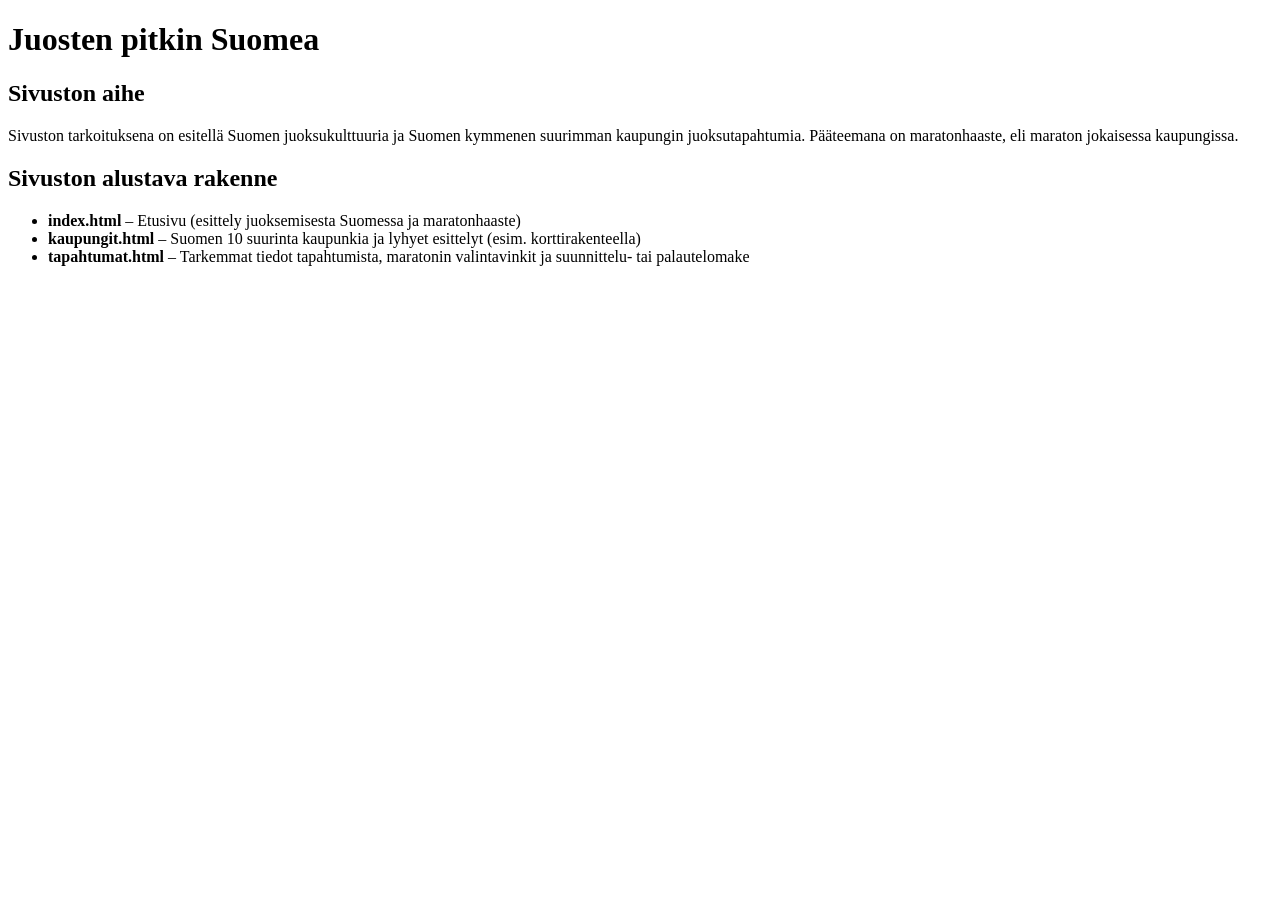
==== index.html @ ad1cf789 "1. vaiheen tekstit" ====
<!DOCTYPE html>
<html lang="en">
<head>
    <meta charset="UTF-8">
    <meta name="viewport" content="width=device-width, initial-scale=1.0">
    <title>Juosten pitkin Suomea - suunnitelma</title>
</head>
<body>
    <h1>Juosten pitkin Suomea</h1>
    
    <h2>Sivuston aihe</h2> 
    <p>Sivuston tarkoituksena on esitellä Suomen juoksukulttuuria ja 
        Suomen kymmenen suurimman kaupungin juoksutapahtumia. Pääteemana on maratonhaaste, eli maraton jokaisessa kaupungissa.</p>
    
    <h2>Sivuston alustava rakenne</h2>
    <ul>
        <li><strong>index.html</strong> – Etusivu (esittely juoksemisesta Suomessa ja maratonhaaste)</li>
        <li><strong>kaupungit.html</strong> – Suomen 10 suurinta kaupunkia ja lyhyet esittelyt (esim. korttirakenteella)</li>
        <li><strong>tapahtumat.html</strong> – Tarkemmat tiedot tapahtumista, maratonin valintavinkit ja suunnittelu- tai palautelomake</li>
    
    </ul>
</body>
</html>
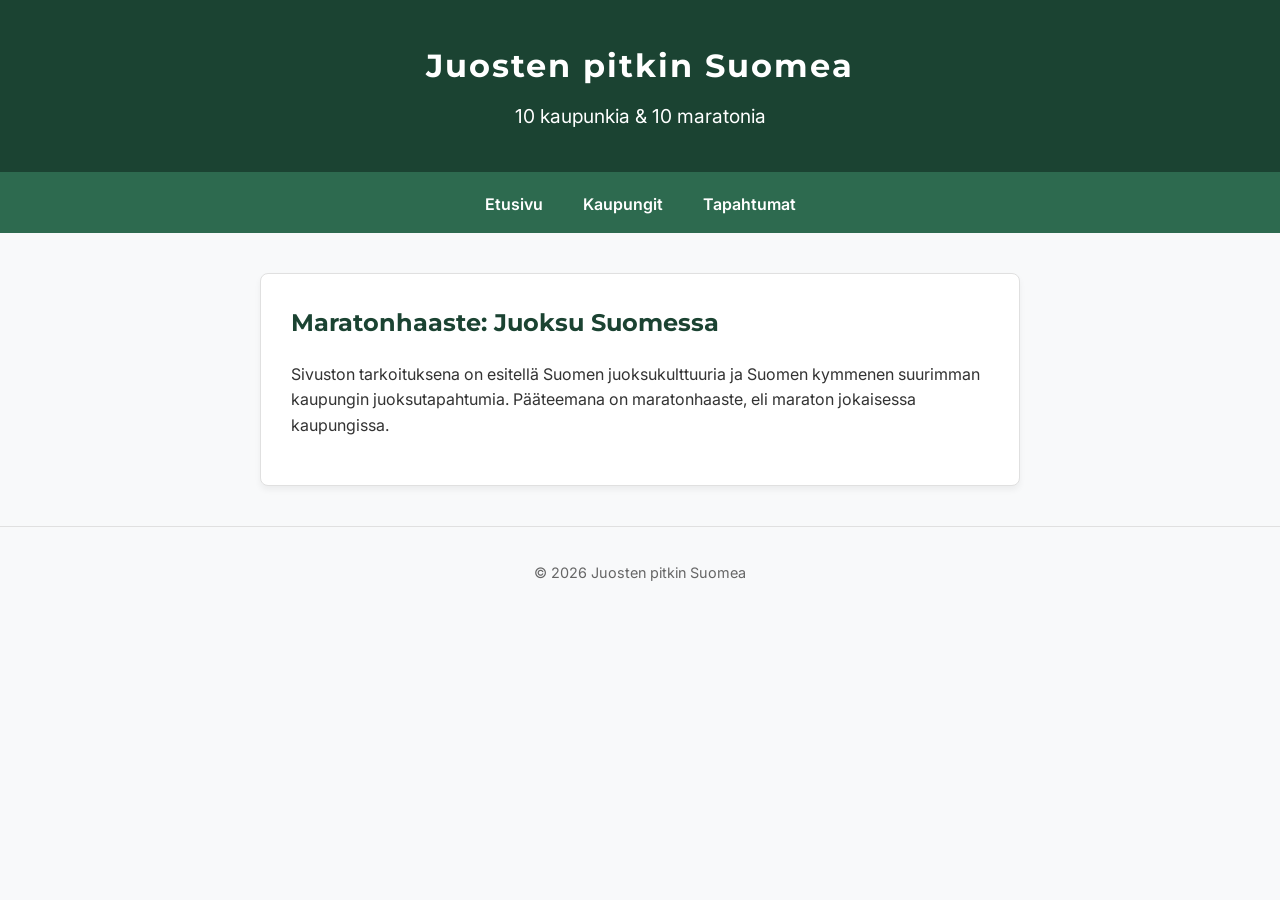
==== commit 15f09781: "Tyylit määritelty css avulla." ====
--- a/index.html
+++ b/index.html
@@ -1,23 +1,42 @@
 <!DOCTYPE html>
-<html lang="en">
+<html lang="fi">
 <head>
     <meta charset="UTF-8">
     <meta name="viewport" content="width=device-width, initial-scale=1.0">
     <title>Juosten pitkin Suomea - suunnitelma</title>
+    <!-- Google Fonts: Otsikoihin Montserrat, leipätekstiin Inter -->
+    <link rel="preconnect" href="https://fonts.googleapis.com">
+    <link rel="preconnect" href="https://fonts.gstatic.com" crossorigin>
+    <link href="https://fonts.googleapis.com/css2?family=Inter:wght@400;600&family=Montserrat:wght@700&display=swap" rel="stylesheet">
+    <!-- Ulkoinen CSS -->
+    <link rel="stylesheet" href="css/style.css">
 </head>
 <body>
+    
+    <header>
     <h1>Juosten pitkin Suomea</h1>
     
-    <h2>Sivuston aihe</h2> 
-    <p>Sivuston tarkoituksena on esitellä Suomen juoksukulttuuria ja 
-        Suomen kymmenen suurimman kaupungin juoksutapahtumia. Pääteemana on maratonhaaste, eli maraton jokaisessa kaupungissa.</p>
-    
-    <h2>Sivuston alustava rakenne</h2>
-    <ul>
-        <li><strong>index.html</strong> – Etusivu (esittely juoksemisesta Suomessa ja maratonhaaste)</li>
-        <li><strong>kaupungit.html</strong> – Suomen 10 suurinta kaupunkia ja lyhyet esittelyt (esim. korttirakenteella)</li>
-        <li><strong>tapahtumat.html</strong> – Tarkemmat tiedot tapahtumista, maratonin valintavinkit ja suunnittelu- tai palautelomake</li>
-    
-    </ul>
+    <p>10 kaupunkia & 10 maratonia</p>
+    </header>
+
+    <nav>
+        <ul>
+            <li><a href="index.html">Etusivu</a></li>
+            <li><a href="kaupungit.html">Kaupungit</a></li>
+            <li><a href="tapahtumat.html">Tapahtumat</a></li>
+        </ul>
+    </nav>
+
+    <main>
+        <section class="sisalto-kortti">
+            <h2>Maratonhaaste: Juoksu Suomessa</h2>
+            <p>Sivuston tarkoituksena on esitellä Suomen juoksukulttuuria ja 
+        Suomen kymmenen suurimman kaupungin juoksutapahtumia. Pääteemana on maratonhaaste, eli maraton jokaisessa kaupungissa. </p>
+        </section>
+    </main>
+
+    <footer>
+        <p>© 2026 Juosten pitkin Suomea</p>
+    </footer>
 </body>
-</html>+</html>
--- a/css/style.css
+++ b/css/style.css
@@ -0,0 +1,105 @@
+/* CSS-muuttujat väreille (Yhtenäinen värimaailma kaikilla sivuilla) */
+:root {
+    --paavari: #1B4332; /* Tummanvihreä, metsä */
+    --taustavari: #F8F9FA; /* Hyvin vaalea harmaa */
+    --tekstivari: #333333; /* Tummanharmaa, luettavampi kuin musta */
+    --korostusvari: #2D6A4F; /* Vähä vaaleampi vihreä korostuksiin */
+    --kortin-tausta: #FFFFFF; /* Valkoinen sisällölle */
+}
+
+/* Perusasetukset ja fontit */
+* {
+    box-sizing: border-box;
+}
+
+body {
+    background-color: var(--taustavari);
+    color: var(--tekstivari);
+    font-family: 'Inter', sans-serif;
+    line-height: 1.6; /* Riittävä riviväli luettavuuteen (ainakin mun hajataitolle)*/
+    margin: 0;
+    padding: 0;
+}
+
+h1, h2, h3 {
+    font-family: 'Montserrat', sans-serif;
+    color: var(--paavari);
+}
+
+/* Yläosa*/
+header {
+    background-color: var(--paavari);
+    color: #FFFFFF;
+    text-align: center;
+    padding: 40px 20px;
+    border-bottom: 5px solid var(--korostusvari);
+}
+
+header h1 {
+    color: #FFFFFF;
+    margin: 0 0 10px 0;
+    letter-spacing: 2px;
+}
+
+header p {
+    margin: 0;
+    font-size: 1.2rem;
+}
+
+/* Navigaatio */
+nav {
+    background-color: var(--korostusvari);
+    padding: 15px 0;
+}
+
+nav ul {
+    list-style: none; /* en halua palloja */
+    margin: 0;
+    padding: 0;
+    display: flex;
+    justify-content: center;
+    gap: 20px;
+}
+
+nav a {
+    color: #FFFFFF;
+    text-decoration: none;
+    font-weight: 600;
+    padding: 5px 10px;
+}
+
+nav a:hover {
+    background-color: rgba(255, 255, 255, 0.2);
+    border-radius: 5px;
+}
+
+/* Pääsisältöalue */
+main {
+    max-width: 800px; 
+    margin: 40px auto; 
+    padding: 0 20px;
+}
+
+/* Sisältökortti */
+.sisalto-kortti {
+    background-color: var(--kortin-tausta);
+    padding: 30px; /* Sisämarginaali */
+    margin-bottom: 20px; /* Ulkomarginaali */
+    border: 1px solid #E0E0E0; /* Reunukset */
+    border-radius: 8px; /* Pyöristetyt kulmat */
+    box-shadow: 0 4px 6px rgba(0,0,0,0.05); /* Varjo, niin ei näytä ysäriltä :D */
+}
+
+.sisalto-kortti h2 {
+    margin-top: 0;
+}
+
+/* Alaosa */
+footer {
+    text-align: center;
+    padding: 20px;
+    font-size: 0.9rem;
+    color: #666666;
+    border-top: 1px solid #E0E0E0;
+    margin-top: 40px;
+}
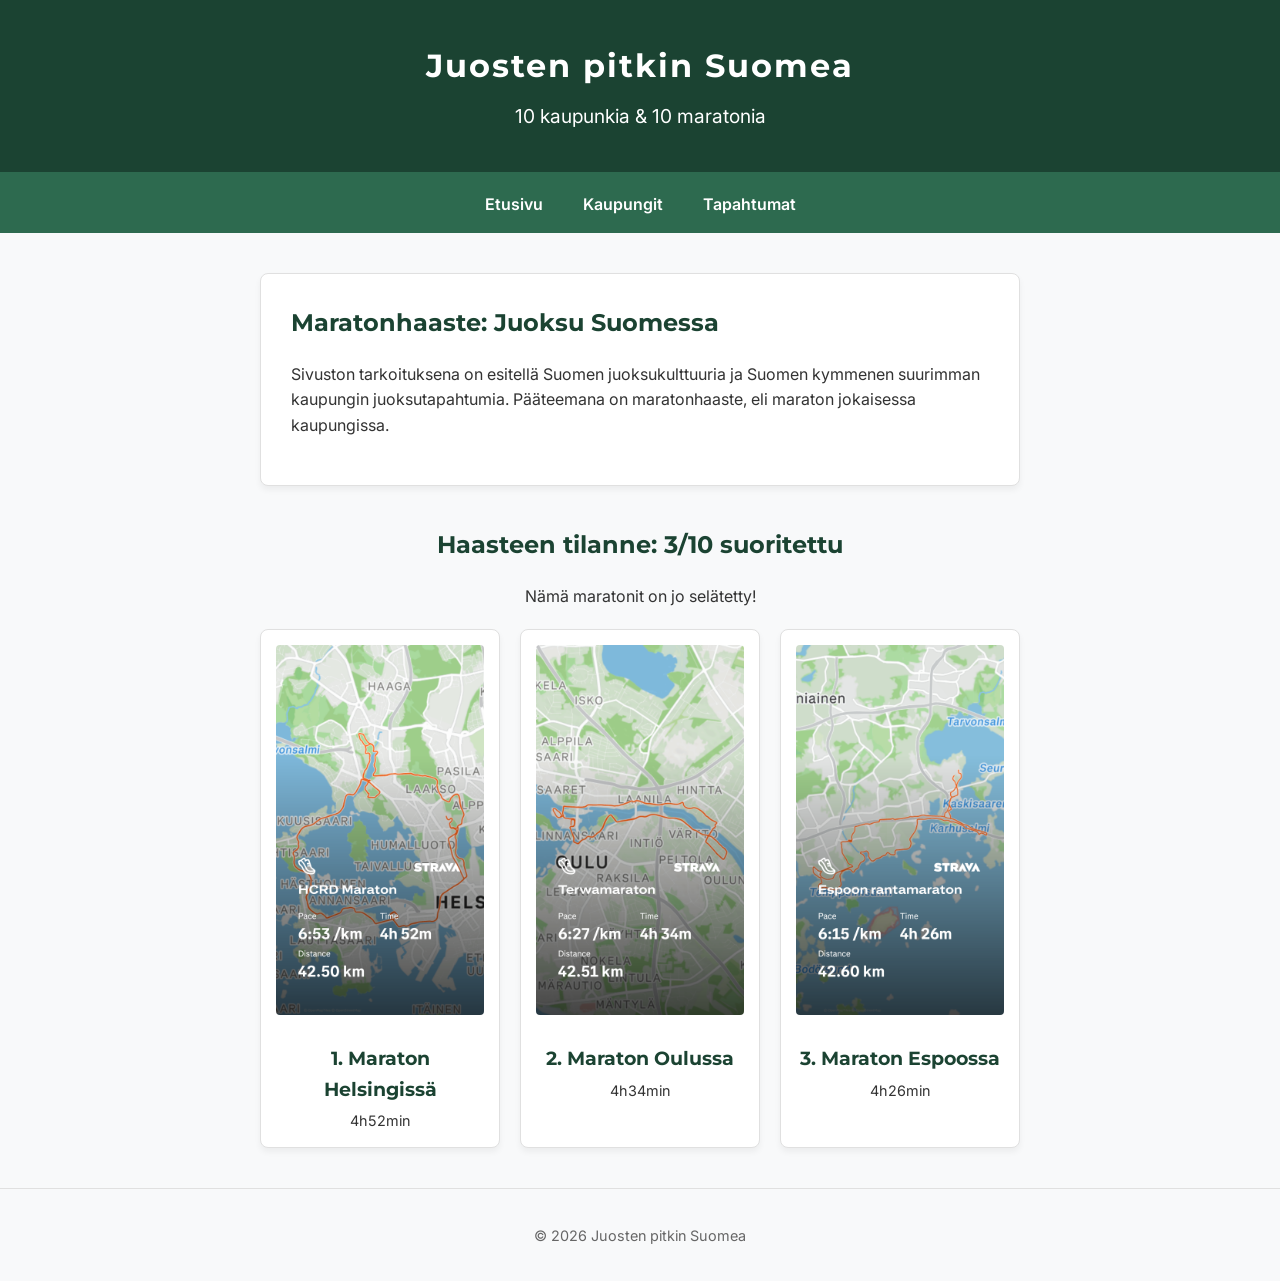
==== commit 30fa9d9d: "Päivitetty README vaiheiden 1-3 tiedoilla"" ====
--- a/index.html
+++ b/index.html
@@ -33,10 +33,34 @@
             <p>Sivuston tarkoituksena on esitellä Suomen juoksukulttuuria ja 
         Suomen kymmenen suurimman kaupungin juoksutapahtumia. Pääteemana on maratonhaaste, eli maraton jokaisessa kaupungissa. </p>
         </section>
+        
+        <section class="tilanne-osio">
+            <h2 style="text-align: center; margin-top: 40px;">Haasteen tilanne: 3/10 suoritettu</h2>
+            <p style="text-align: center;">Nämä maratonit on jo selätetty!</p>
+
+            <div class="strava-grid">
+                <div class="strava-kortti">
+                    <img src="images/hki.png" alt="Strava-kartta 1. maratonista">
+                    <h3>1. Maraton Helsingissä</h3>
+                    <p>4h52min</p>
+                </div>
+                
+                <div class="strava-kortti">
+                    <img src="images/terwa.png" alt="Strava-kartta 2. maratonista">
+                    <h3>2. Maraton Oulussa</h3>
+                    <p>4h34min</p>
+                </div>
+                
+                <div class="strava-kortti">
+                    <img src="images/ranta.png" alt="Strava-kartta 3. maratonista">
+                    <h3>3. Maraton Espoossa</h3>
+                    <p>4h26min</p>
+                </div>
+            </div>
+        </section>
     </main>
 
     <footer>
         <p>© 2026 Juosten pitkin Suomea</p>
     </footer>
-</body>
-</html>
+</body>
--- a/css/style.css
+++ b/css/style.css
@@ -102,4 +102,76 @@
     color: #666666;
     border-top: 1px solid #E0E0E0;
     margin-top: 40px;
+}
+
+/* Pääasiallinen layout-ratkaisu: GRID */
+.kaupunki-grid {
+    display: grid;
+    /* Tämä rivi tekee gridistä responsiivisen, eli 
+       se sovittaa vierekkäin niin monta vähintään 200px leveää korttia kuin mahtuu. */
+    grid-template-columns: repeat(auto-fit, minmax(200px, 1fr));
+    gap: 20px; /* Väli korttien välillä */
+    padding: 20px 0;
+}
+
+/* Korttien tyylittely */
+.kaupunki-kortti {
+    background-color: var(--kortin-tausta);
+    border: 2px solid var(--paavari);
+    border-radius: 12px; /* Pyöristetyt kulmat */
+    padding: 15px;
+    text-align: center;
+    text-decoration: none; /* Poistaa linkin alleviivauksen */
+    color: var(--tekstivari);
+    transition: transform 0.3s ease; /* Pehmeä animaatio */
+    box-shadow: 0 4px 6px rgba(0,0,0,0.1);
+}
+
+/* Hover-efekti: Kortti nousee hieman, kun hiiri viedään päälle */
+.kaupunki-kortti:hover {
+    transform: translateY(-5px);
+    box-shadow: 0 6px 12px rgba(0,0,0,0.15);
+}
+
+.kaupunki-kortti img {
+    max-width: 100%;
+    height: auto;
+    margin-bottom: 10px;
+}
+
+/* Haasteen tilanne -osio (Etusivu) */
+.strava-grid {
+    display: grid;
+    grid-template-columns: repeat(auto-fit, minmax(220px, 1fr));
+    gap: 20px;
+    margin-top: 20px;
+}
+
+.strava-kortti {
+    background-color: var(--kortin-tausta);
+    border: 1px solid #E0E0E0;
+    border-radius: 8px;
+    padding: 15px;
+    text-align: center;
+    box-shadow: 0 4px 6px rgba(0,0,0,0.05);
+}
+
+/* Varmistaa, että Strava-kuvat pysyy kortin sisällä */
+.strava-kortti img {
+    width: 100%;
+    height: auto;
+    border-radius: 4px;
+    margin-bottom: 10px;
+}
+
+.strava-kortti h3 {
+    margin: 10px 0 5px 0;
+    color: var(--paavari);
+    font-size: 1.2rem;
+}
+
+.strava-kortti p {
+    margin: 0;
+    font-size: 0.9rem;
+    color: var(--tekstivari);
 }
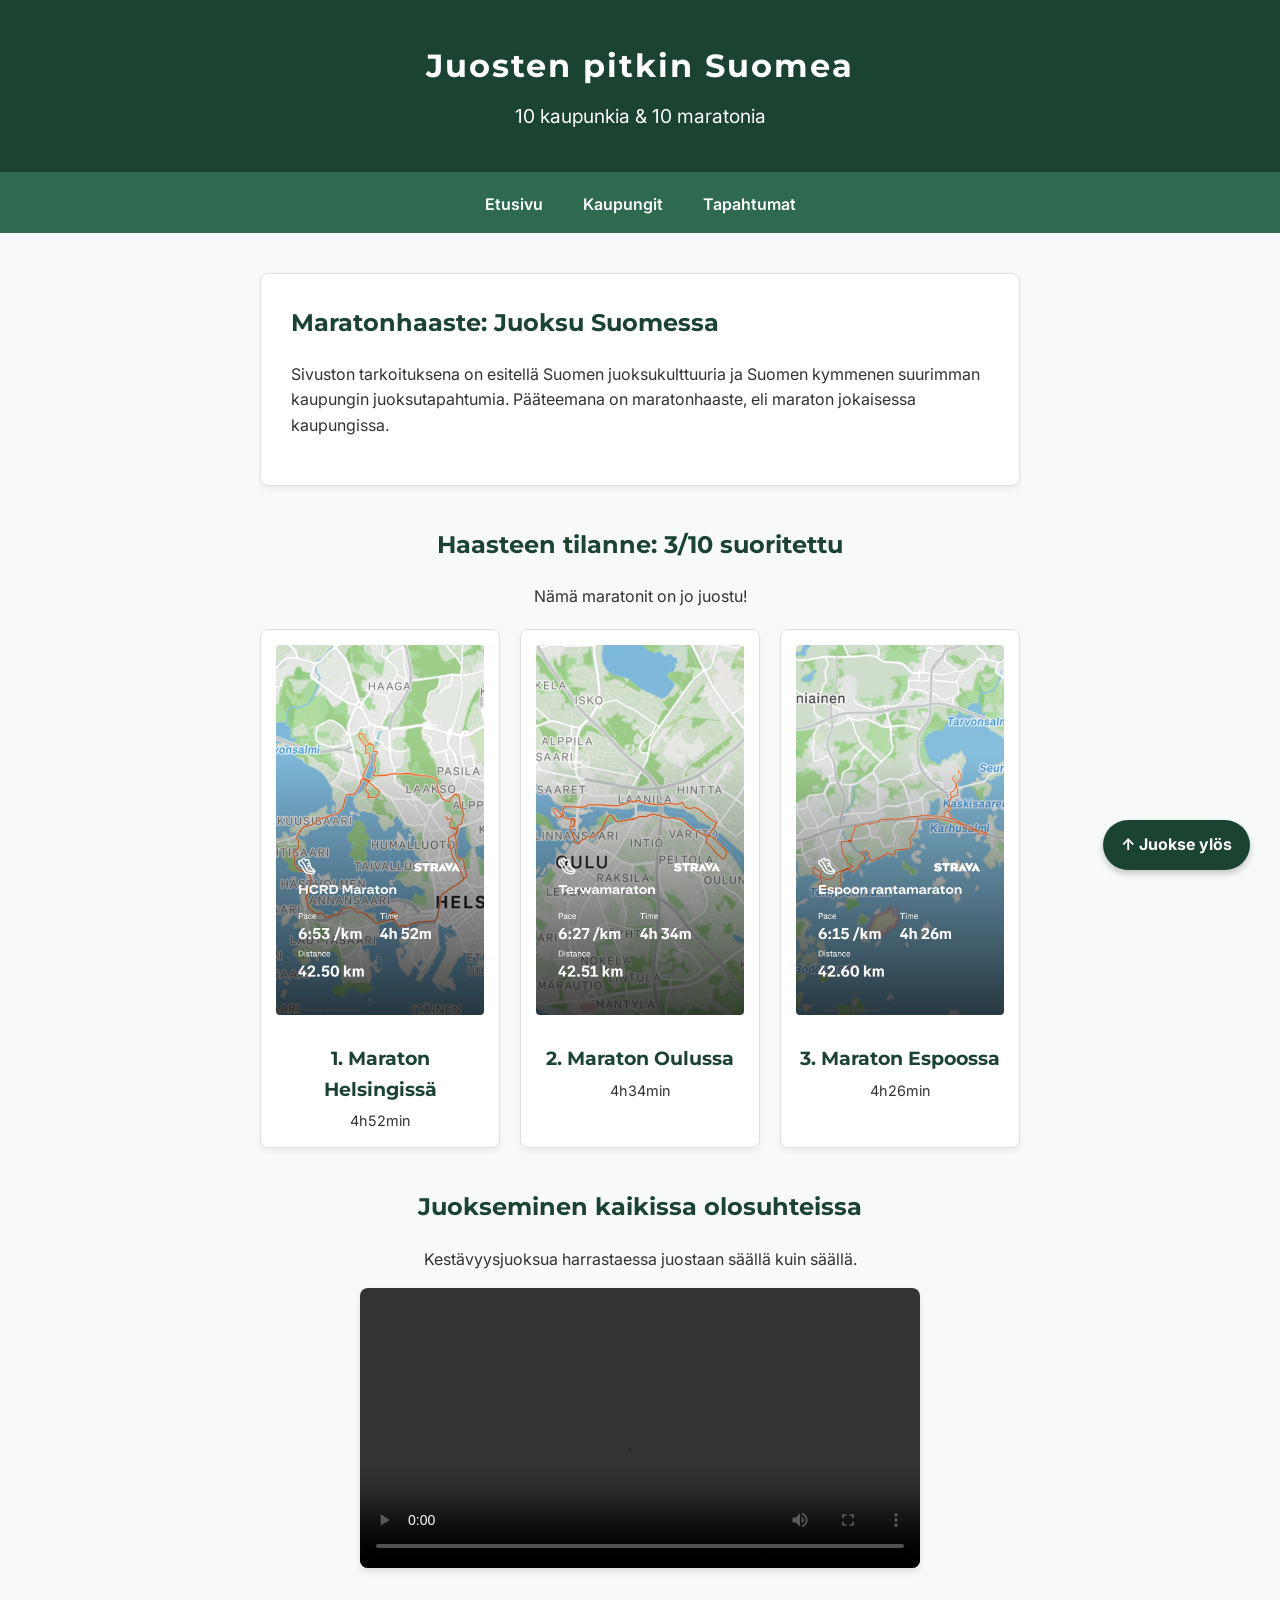
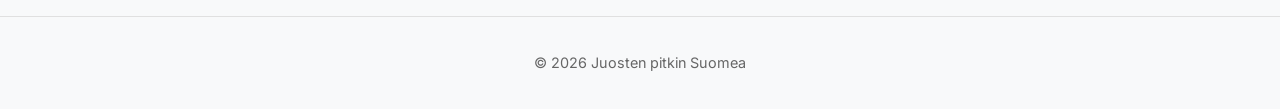
==== commit 2c040f9a: "Vaihe 4 valmis: lisätty video, mitat kuviin ja favicon" ====
--- a/index.html
+++ b/index.html
@@ -10,6 +10,7 @@
     <link href="https://fonts.googleapis.com/css2?family=Inter:wght@400;600&family=Montserrat:wght@700&display=swap" rel="stylesheet">
     <!-- Ulkoinen CSS -->
     <link rel="stylesheet" href="css/style.css">
+    <link rel="icon" href="data:image/svg+xml,<svg xmlns='http://www.w3.org/2000/svg' viewBox='0 0 100 100'><text y='.9em' font-size='90'>🏃‍♀️</text></svg>">
 </head>
 <body>
     
@@ -30,35 +31,46 @@
     <main>
         <section class="sisalto-kortti">
             <h2>Maratonhaaste: Juoksu Suomessa</h2>
-            <p>Sivuston tarkoituksena on esitellä Suomen juoksukulttuuria ja 
-        Suomen kymmenen suurimman kaupungin juoksutapahtumia. Pääteemana on maratonhaaste, eli maraton jokaisessa kaupungissa. </p>
+            <p>Sivuston tarkoituksena on esitellä Suomen juoksukulttuuria ja Suomen kymmenen suurimman kaupungin juoksutapahtumia. Pääteemana on maratonhaaste, eli maraton jokaisessa kaupungissa.</p>
         </section>
         
         <section class="tilanne-osio">
-            <h2 style="text-align: center; margin-top: 40px;">Haasteen tilanne: 3/10 suoritettu</h2>
-            <p style="text-align: center;">Nämä maratonit on jo selätetty!</p>
+            <h2>Haasteen tilanne: 3/10 suoritettu</h2>
+            <p>Nämä maratonit on jo juostu!</p>
 
             <div class="strava-grid">
                 <div class="strava-kortti">
-                    <img src="images/hki.png" alt="Strava-kartta 1. maratonista">
+                    <img src="images/hki.jpg" alt="Strava-kartta 1. maratonista Helsingissä" width="300" height="300">
                     <h3>1. Maraton Helsingissä</h3>
                     <p>4h52min</p>
                 </div>
                 
                 <div class="strava-kortti">
-                    <img src="images/terwa.png" alt="Strava-kartta 2. maratonista">
+                    <img src="images/terwa.jpg" alt="Strava-kartta 2. maratonista Oulussa" width="300" height="300">
                     <h3>2. Maraton Oulussa</h3>
                     <p>4h34min</p>
                 </div>
                 
                 <div class="strava-kortti">
-                    <img src="images/ranta.png" alt="Strava-kartta 3. maratonista">
+                    <img src="images/ranta.jpg" alt="Strava-kartta 3. maratonista Espoossa" width="300" height="300">
                     <h3>3. Maraton Espoossa</h3>
                     <p>4h26min</p>
                 </div>
             </div>
         </section>
+
+        <section class="video-container">
+    <h2>Juokseminen kaikissa olosuhteissa</h2>
+    <p>Kestävyysjuoksua harrastaessa juostaan säällä kuin säällä.</p>
+    
+    <video controls width="100%" style="max-width: 560px; border-radius: 8px; box-shadow: 0 4px 6px rgba(0,0,0,0.1);">
+        <source src="images/juoksuvideo.mp4" type="video/mp4">
+        Selaimesi ei tue videon toistoa.
+    </video>
+</section>
     </main>
+
+    <a href="#" class="takaisin-ylos">&uarr; Juokse ylös</a>
 
     <footer>
         <p>© 2026 Juosten pitkin Suomea</p>
--- a/css/style.css
+++ b/css/style.css
@@ -174,4 +174,78 @@
     margin: 0;
     font-size: 0.9rem;
     color: var(--tekstivari);
+}
+
+/* Tapahtumat-sivun yhtenäinen luokka korjattu*/
+.tapahtuma-kortti {
+    background-color: var(--kortin-tausta);
+    padding: 30px;
+    margin-bottom: 20px;
+    border: 1px solid #E0E0E0;
+    border-radius: 8px;
+    box-shadow: 0 4px 6px rgba(0,0,0,0.05);
+}
+
+.tapahtuma-kortti h2 {
+    margin-top: 0;
+    border-bottom: 2px solid var(--korostusvari);
+    padding-bottom: 10px;
+}
+
+/* Nappilinkki tapahtumasivulle */
+.nappi-linkki {
+    display: inline-block;
+    background-color: var(--korostusvari);
+    color: #ffffff;
+    padding: 10px 15px;
+    text-decoration: none;
+    border-radius: 5px;
+    margin-top: 15px;
+    font-weight: bold;
+}
+
+.nappi-linkki:hover {
+    background-color: var(--paavari);
+}
+
+/* Etusivun inline-CSS:n siirto tänne */
+.tilanne-osio h2 {
+    text-align: center;
+    margin-top: 40px;
+}
+
+.tilanne-osio > p {
+    text-align: center;
+}
+
+/* Video-osion tyylit */
+.video-container {
+    margin: 40px 0;
+    text-align: center;
+}
+
+.video-container iframe {
+    max-width: 100%;
+    border-radius: 8px;
+    box-shadow: 0 4px 6px rgba(0,0,0,0.1);
+}
+
+/* Juokse ylös nappi*/
+.takaisin-ylos {
+    position: fixed;
+    bottom: 30px;
+    right: 30px;
+    background-color: var(--paavari);
+    color: white;
+    padding: 12px 18px;
+    border-radius: 50px;
+    text-decoration: none;
+    font-weight: bold;
+    box-shadow: 0 4px 6px rgba(0,0,0,0.2);
+    transition: background-color 0.3s ease;
+    z-index: 100;
+}
+
+.takaisin-ylos:hover {
+    background-color: var(--korostusvari);
 }
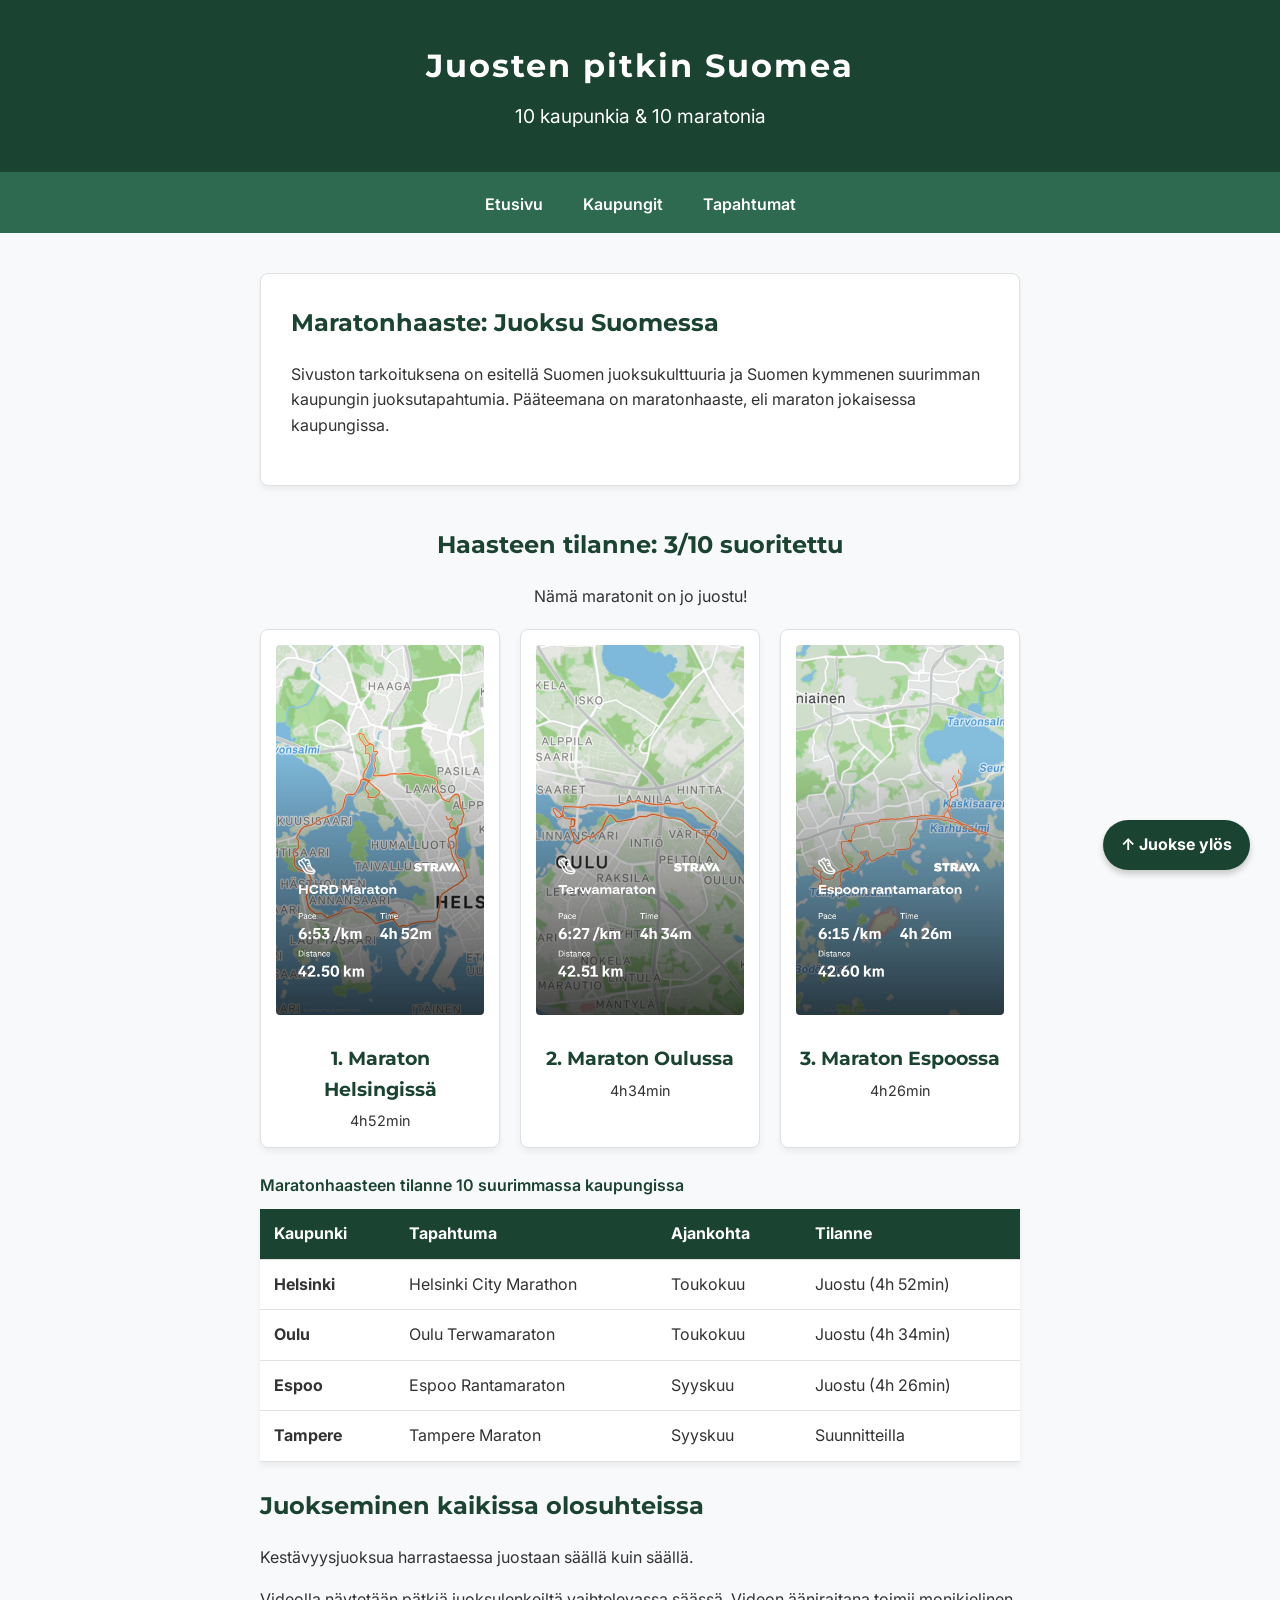
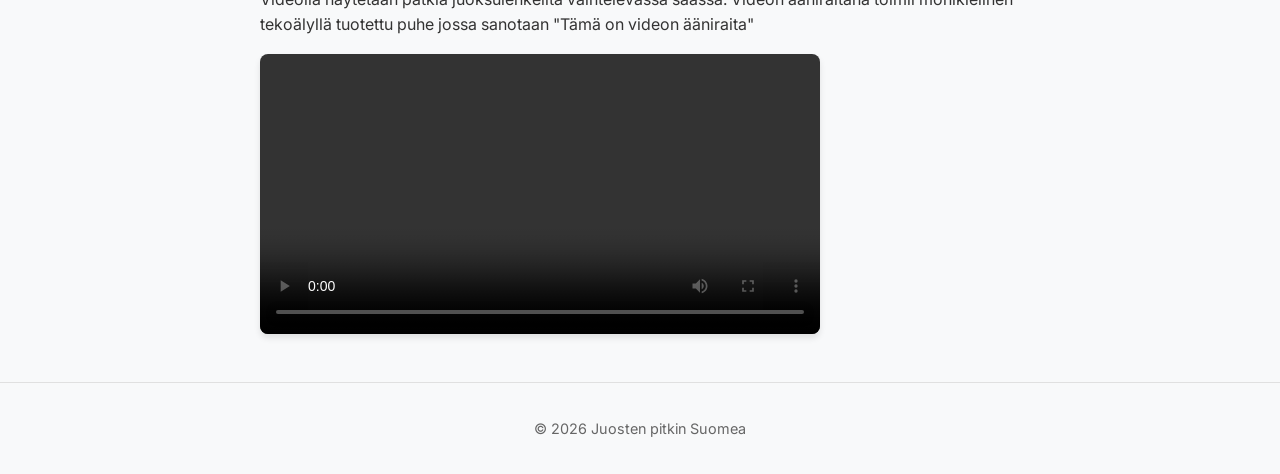
==== commit 8f8c185d: "5. vaihe tehty" ====
--- a/index.html
+++ b/index.html
@@ -59,11 +59,50 @@
             </div>
         </section>
 
+        <table class="haaste-taulukko">
+    <caption>Maratonhaasteen tilanne 10 suurimmassa kaupungissa</caption>
+    <thead>
+        <tr>
+            <th scope="col">Kaupunki</th>
+            <th scope="col">Tapahtuma</th>
+            <th scope="col">Ajankohta</th>
+            <th scope="col">Tilanne</th>
+        </tr>
+    </thead>
+    <tbody>
+        <tr>
+            <th scope="row">Helsinki</th>
+            <td>Helsinki City Marathon</td>
+            <td>Toukokuu</td>
+            <td>Juostu (4h 52min)</td>
+        </tr>
+        <tr>
+            <th scope="row">Oulu</th>
+            <td>Oulu Terwamaraton</td>
+            <td>Toukokuu</td>
+            <td>Juostu (4h 34min)</td>
+        </tr>
+        <tr>
+            <th scope="row">Espoo</th>
+            <td>Espoo Rantamaraton</td>
+            <td>Syyskuu</td>
+            <td>Juostu (4h 26min)</td>
+        </tr>
+        <tr>
+            <th scope="row">Tampere</th>
+            <td>Tampere Maraton</td>
+            <td>Syyskuu</td>
+            <td>Suunnitteilla</td>
+        </tr>
+    </tbody>
+</table>
+
         <section class="video-container">
     <h2>Juokseminen kaikissa olosuhteissa</h2>
     <p>Kestävyysjuoksua harrastaessa juostaan säällä kuin säällä.</p>
+    <p class="kuvaus-teksti">Videolla näytetään pätkiä juoksulenkeiltä vaihtelevassa säässä. Videon ääniraitana toimii monikielinen tekoälyllä tuotettu puhe jossa sanotaan "Tämä on videon ääniraita"<div class=""></div></p>
     
-    <video controls width="100%" style="max-width: 560px; border-radius: 8px; box-shadow: 0 4px 6px rgba(0,0,0,0.1);">
+    <video controls width="100%">
         <source src="images/juoksuvideo.mp4" type="video/mp4">
         Selaimesi ei tue videon toistoa.
     </video>
@@ -75,4 +114,5 @@
     <footer>
         <p>© 2026 Juosten pitkin Suomea</p>
     </footer>
-</body>+</body>
+</html>
--- a/css/style.css
+++ b/css/style.css
@@ -219,13 +219,8 @@
 }
 
 /* Video-osion tyylit */
-.video-container {
-    margin: 40px 0;
-    text-align: center;
-}
-
-.video-container iframe {
-    max-width: 100%;
+.video-container video {
+    max-width: 560px;
     border-radius: 8px;
     box-shadow: 0 4px 6px rgba(0,0,0,0.1);
 }
@@ -248,4 +243,78 @@
 
 .takaisin-ylos:hover {
     background-color: var(--korostusvari);
+}
+
+/* Haasteen tilanne -taulukko */
+.haaste-taulukko {
+    width: 100%;
+    border-collapse: collapse;
+    margin: 25px 0;
+    background-color: var(--kortin-tausta);
+    box-shadow: 0 4px 6px rgba(0, 0, 0, 0.05);
+}
+
+.haaste-taulukko caption {
+    caption-side: top;
+    text-align: left;
+    font-weight: 600;
+    margin-bottom: 10px;
+    color: var(--paavari);
+}
+
+.haaste-taulukko th,
+.haaste-taulukko td {
+    padding: 12px 14px;
+    text-align: left;
+    vertical-align: top;
+    border-bottom: 1px solid #E0E0E0;
+}
+
+.haaste-taulukko thead th {
+    background-color: var(--paavari);
+    color: #FFFFFF;
+}
+
+/* Lomake-osion tyylit */
+.vinkki-lomake fieldset {
+    background-color: var(--kortin-tausta);
+    border: 1px solid #E0E0E0;
+    border-radius: 8px;
+    padding: 25px;
+    margin-top: 30px;
+}
+
+.vinkki-lomake legend {
+    font-family: 'Montserrat', sans-serif;
+    font-weight: 700;
+    color: var(--paavari);
+    padding: 0 8px;
+}
+
+.lomake-rivi {
+    margin-bottom: 16px;
+}
+
+.lomake-rivi > label:first-child,
+.lomake-otsikko {
+    display: block;
+    font-weight: 600;
+    margin-bottom: 6px;
+}
+
+.vinkki-lomake input[type="text"],
+.vinkki-lomake input[type="email"],
+.vinkki-lomake select,
+.vinkki-lomake textarea {
+    width: 100%;
+    padding: 10px;
+    border: 1px solid #CCCCCC;
+    border-radius: 5px;
+    font-family: 'Inter', sans-serif;
+}
+
+.vinkki-lomake input:valid,
+.vinkki-lomake select:valid,
+.vinkki-lomake textarea:valid {
+    border-color: var(--korostusvari);
 }
